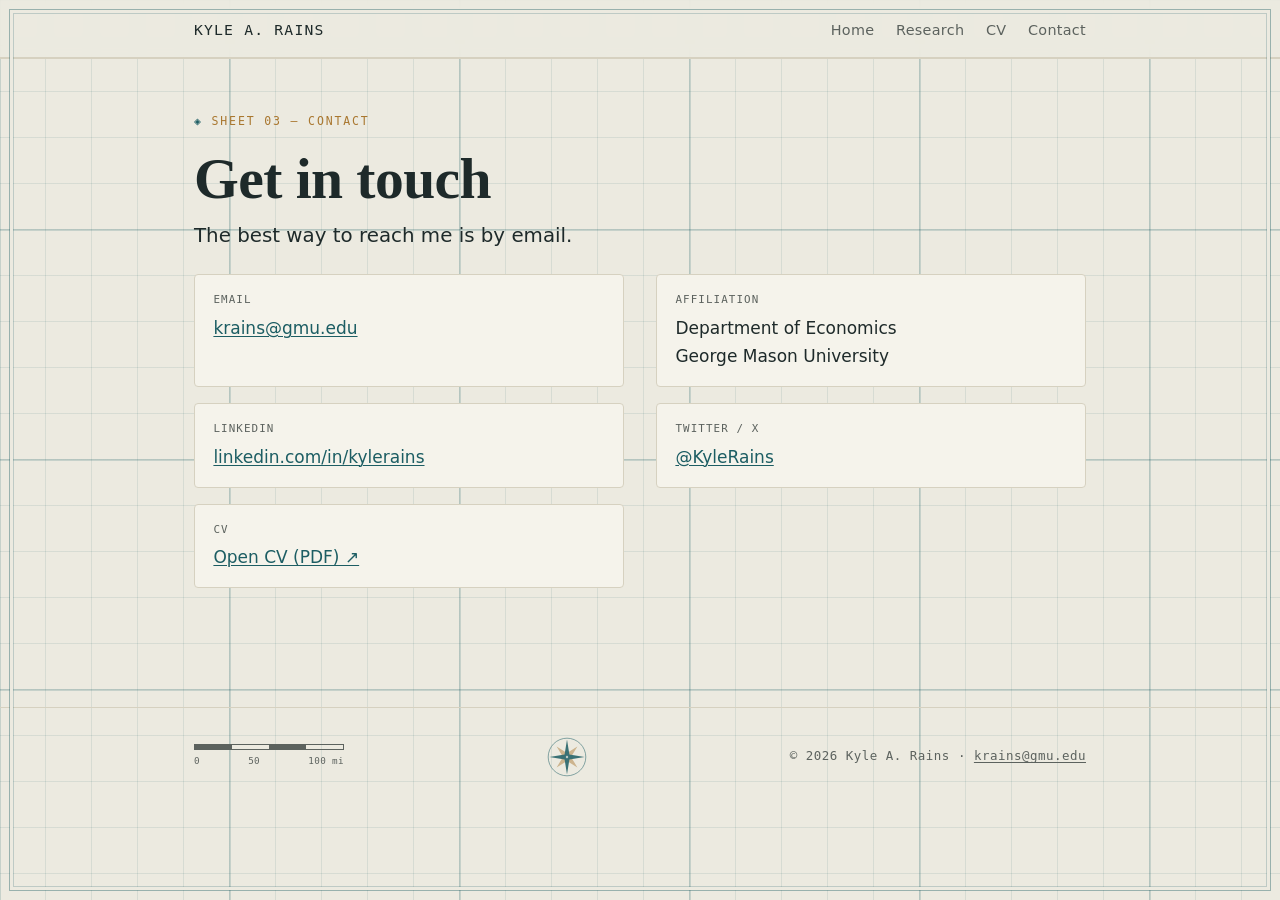
==== contact.html @ bfa91903 "Kyle A. Rains website: cartographic multi-page site with Ortelius map" ====
<!DOCTYPE html>
<html lang="en">
<head>
  <meta charset="UTF-8">
  <meta name="viewport" content="width=device-width, initial-scale=1.0">
  <title>Contact — Kyle A. Rains</title>
  <meta name="description" content="Contact information for Kyle A. Rains.">
  <link rel="stylesheet" href="/style.css">
</head>
<body>

  <header class="site-header">
    <div class="wrap">
      <nav class="nav" aria-label="Primary">
        <a class="brand" href="/">Kyle&nbsp;A.&nbsp;Rains</a>
        <ul class="nav-links">
          <li><a href="/">Home</a></li>
          <li><a href="/research">Research</a></li>
          <li><a href="/cv">CV</a></li>
          <li><a href="/contact" aria-current="page">Contact</a></li>
        </ul>
      </nav>
    </div>
  </header>

  <main>
    <div class="wrap">
      <section class="section" style="border-top:none;">
        <p class="coord">Sheet 03 — Contact</p>
        <h1>Get in touch</h1>
        <p class="lead">The best way to reach me is by email.</p>
        <div class="contact-grid">
          <div class="contact-card">
            <p class="label">Email</p>
            <p><a href="mailto:krains@gmu.edu">krains@gmu.edu</a></p>
          </div>
          <div class="contact-card">
            <p class="label">Affiliation</p>
            <p>Department of Economics<br>George Mason University</p>
          </div>
          <div class="contact-card">
            <p class="label">LinkedIn</p>
            <p><a href="https://www.linkedin.com/in/kylerains/" rel="me">linkedin.com/in/kylerains</a></p>
          </div>
          <div class="contact-card">
            <p class="label">Twitter / X</p>
            <p><a href="https://x.com/KyleRains" rel="me">@KyleRains</a></p>
          </div>
          <div class="contact-card">
            <p class="label">CV</p>
            <p><a href="/cv.pdf" target="_blank" rel="noopener">Open CV (PDF) ↗</a></p>
          </div>
        </div>
      </section>
    </div>
  </main>

  <footer class="site-footer">
    <div class="wrap">
      <div class="scalebar" aria-hidden="true">
        <div class="bar"><span></span><span></span><span></span><span></span></div>
        <div class="ticks"><span>0</span><span>50</span><span>100&nbsp;mi</span></div>
      </div>
      <svg class="rose" viewBox="0 0 100 100" role="img" aria-label="Compass rose">
        <circle cx="50" cy="50" r="47" fill="none" stroke="currentColor" stroke-width="1.5"></circle>
        <polygon points="76,24 60,50 76,76 50,60 24,76 40,50 24,24 50,40" fill="#A9772F" fill-opacity="0.55"></polygon>
        <polygon points="50,6 56,44 94,50 56,56 50,94 44,56 6,50 44,44" fill="currentColor"></polygon>
        <circle cx="50" cy="50" r="3" fill="#ECEAE0" stroke="currentColor" stroke-width="0.8"></circle>
      </svg>
      <span>© 2026 Kyle A. Rains · <a href="mailto:krains@gmu.edu">krains@gmu.edu</a></span>
    </div>
  </footer>

</body>
</html>
---- style.css ----
/* ============================================================
   Kyle A. Rains — cartographic theme
   A deliberately single, light "survey map" look:
   parchment ground, faint coordinate graticule, teal ink,
   monospace map labels. Edit colors/type in the tokens below.
   ============================================================ */

:root {
  /* palette — aged survey map */
  --paper:      #ECEAE0;   /* parchment ground              */
  --surface:    #F5F3EB;   /* raised panels                 */
  --ink:        #1E2A2A;   /* dark teal-charcoal text       */
  --muted:      #5C625E;   /* secondary text                */
  --line:       #D6D1C0;   /* contour hairlines             */
  --teal:       #1C5D63;   /* primary ink (links, headings) */
  --teal-deep:  #14464B;
  --sea:        #3E7C83;   /* lighter teal (hover)          */
  --brass:      #A9772F;   /* compass / marker accent       */
  --grid:       rgba(28, 93, 99, 0.10);   /* graticule lines */
  --grid-major: rgba(28, 93, 99, 0.18);

  --font-serif: "Iowan Old Style", "Palatino Linotype", Palatino,
                "Book Antiqua", Georgia, serif;
  --font-sans:  system-ui, -apple-system, "Segoe UI", Roboto,
                Helvetica, Arial, sans-serif;
  --font-mono:  ui-monospace, "Cascadia Code", "Cascadia Mono",
                Consolas, "SFMono-Regular", Menlo, monospace;

  --measure: 66ch;
  --radius: 4px;
}

* { box-sizing: border-box; }

html {
  -webkit-text-size-adjust: 100%;
  color-scheme: light;   /* committed single (map) theme */
  scroll-behavior: smooth;
  scroll-padding-top: 5rem;
}
@media (prefers-reduced-motion: reduce) { html { scroll-behavior: auto; } }

body {
  margin: 0;
  color: var(--ink);
  font-family: var(--font-sans);
  font-size: 1.0625rem;
  line-height: 1.65;
  -webkit-font-smoothing: antialiased;
  text-rendering: optimizeLegibility;

  /* coordinate graticule over parchment */
  background-color: var(--paper);
  background-image:
    linear-gradient(var(--grid) 1px, transparent 1px),
    linear-gradient(90deg, var(--grid) 1px, transparent 1px),
    linear-gradient(var(--grid-major) 1.5px, transparent 1.5px),
    linear-gradient(90deg, var(--grid-major) 1.5px, transparent 1.5px);
  background-size: 46px 46px, 46px 46px, 230px 230px, 230px 230px;
  background-position: -1px -1px;
}

/* map "neatline" frame around the whole page */
body::after {
  content: ""; position: fixed; inset: 9px; pointer-events: none; z-index: 40;
  border: 1px solid color-mix(in srgb, var(--teal) 40%, transparent);
  box-shadow: inset 0 0 0 3px var(--paper),
              inset 0 0 0 4px color-mix(in srgb, var(--teal) 22%, transparent);
}
@media (max-width: 640px) { body::after { inset: 5px; } }

.wrap { width: 100%; max-width: 940px; margin: 0 auto; padding: 0 1.5rem; }

/* ---- map-label helpers ---- */
.coord {
  font-family: var(--font-mono);
  text-transform: uppercase;
  letter-spacing: 0.16em;
  font-size: 0.72rem;
  color: var(--brass);
  margin: 0 0 0.9rem;
}
.coord::before { content: "◈ "; color: var(--teal); }

/* ---- header / nav ---- */
.site-header {
  position: sticky; top: 0; z-index: 20;
  background: color-mix(in srgb, var(--paper) 90%, transparent);
  backdrop-filter: saturate(140%) blur(6px);
  border-bottom: 1px solid var(--line);
  box-shadow: 0 1px 0 var(--line);   /* double neatline */
}
.nav {
  display: flex; align-items: baseline; justify-content: space-between;
  flex-wrap: wrap; gap: 0.4rem 1.25rem; padding: 0.95rem 0 0.85rem;
}
.brand {
  font-family: var(--font-mono);
  font-size: 0.92rem; letter-spacing: 0.08em; text-transform: uppercase;
  color: var(--ink); text-decoration: none; white-space: nowrap;
}
.brand:hover { color: var(--teal); }
.nav-links { display: flex; flex-wrap: wrap; gap: 0.2rem 1.35rem; list-style: none; margin: 0; padding: 0; }
.nav-links a {
  color: var(--muted); text-decoration: none; font-size: 0.9rem;
  letter-spacing: 0.02em; padding-bottom: 2px;
  border-bottom: 1.5px solid transparent; transition: color .15s, border-color .15s;
}
.nav-links a:hover { color: var(--ink); border-bottom-color: var(--brass); }

/* ---- sections ---- */
main { padding: 0 0 4rem; }
.section { padding: 3.4rem 0; border-top: 1px dashed color-mix(in srgb, var(--teal) 30%, var(--line)); }
.section:first-of-type { border-top: none; }

h1, h2, h3 { font-family: var(--font-serif); color: var(--ink); font-weight: 600; line-height: 1.14; text-wrap: balance; }
h1 { font-size: clamp(2.4rem, 6vw, 3.6rem); margin: 0 0 0.6rem; letter-spacing: -0.01em; }
h2 { font-size: 1.65rem; margin: 0 0 1.2rem; }
h3 { font-size: 1.12rem; margin: 1.6rem 0 0.3rem; }

p { max-width: var(--measure); margin: 0 0 1.05rem; }
a { color: var(--teal); text-decoration-thickness: 1px; text-underline-offset: 2px; }
a:hover { color: var(--sea); }
.lead { font-size: 1.24rem; line-height: 1.55; color: var(--ink); max-width: var(--measure); }

/* ---- hero ---- */
.hero { padding: 3rem 0 2rem; }
.hero-intro { display: grid; grid-template-columns: 1fr; gap: 2rem; align-items: center; }
@media (min-width: 760px) { .hero-intro { grid-template-columns: 1fr 250px; gap: 3rem; } }
.hero .role {
  font-family: var(--font-mono); font-size: 0.85rem; letter-spacing: 0.06em;
  color: var(--muted); margin: 0 0 1.4rem;
}
.hero .role strong { color: var(--teal); font-weight: 600; }
.fields {
  display: inline-flex; flex-wrap: wrap; gap: 0.5rem; margin: 1.6rem 0 0;
  padding: 0; list-style: none;
}
.fields li {
  font-family: var(--font-mono); font-size: 0.72rem; letter-spacing: 0.08em;
  text-transform: uppercase; color: var(--teal-deep);
  border: 1px solid color-mix(in srgb, var(--teal) 35%, var(--line));
  border-radius: 100px; padding: 0.22rem 0.7rem; background: var(--surface);
}

/* framed portrait (map inset) */
.hero-media { justify-self: end; width: 100%; max-width: 250px; }
@media (max-width: 759px) { .hero-media { justify-self: start; order: -1; max-width: 200px; } }
.portrait-frame { position: relative; }
.portrait-frame img { width: 100%; aspect-ratio: 1 / 1; object-fit: cover; display: block; border: 1px solid var(--teal); }
.portrait-frame::after { content: ""; position: absolute; inset: 5px; border: 1px solid color-mix(in srgb, var(--teal) 45%, transparent); pointer-events: none; }
.portrait-cap { font-family: var(--font-mono); font-size: 0.62rem; letter-spacing: 0.1em; text-transform: uppercase; color: var(--muted); text-align: center; margin: 0.5rem 0 0; }

/* the real map — featured banner */
.mapbanner { margin: 2.8rem 0 0; }
.mapfig { position: relative; margin: 0; padding: 8px; background: var(--surface); border: 1px solid var(--teal); }
.mapfig img { display: block; width: 100%; height: auto; border: 1px solid color-mix(in srgb, var(--teal) 40%, var(--line)); }
.mapfig figcaption {
  font-family: var(--font-mono); font-size: 0.66rem; letter-spacing: 0.08em;
  text-transform: uppercase; color: var(--muted); text-align: center; margin-top: 9px;
}
.mapfig figcaption span { color: var(--teal-deep); }

.actions { display: flex; flex-wrap: wrap; gap: 0.7rem; margin-top: 1.8rem; }
.btn {
  display: inline-flex; align-items: center; gap: 0.45rem;
  padding: 0.58rem 1.1rem; border-radius: var(--radius); font-size: 0.95rem;
  text-decoration: none; border: 1px solid var(--teal); transition: background .15s, color .15s;
}
.btn-primary { background: var(--teal); color: var(--surface); }
.btn-primary:hover { background: var(--teal-deep); color: var(--surface); }
.btn-ghost { color: var(--teal); background: transparent; }
.btn-ghost:hover { background: color-mix(in srgb, var(--teal) 10%, transparent); color: var(--teal-deep); }

/* ---- research / publication entries ---- */
.pub-list { list-style: none; margin: 0; padding: 0; }
.pub { padding: 1.15rem 0; border-top: 1px dotted var(--line); }
.pub:first-child { border-top: none; }
.pub-title { font-family: var(--font-serif); font-size: 1.1rem; margin: 0 0 0.3rem; color: var(--ink); }
.pub-meta { color: var(--muted); font-size: 0.92rem; margin: 0; }
.pub-meta em { color: var(--teal-deep); font-style: italic; }
.tag {
  display: inline-block; font-family: var(--font-mono);
  font-size: 0.66rem; letter-spacing: 0.08em; text-transform: uppercase;
  color: var(--brass); border: 1px solid color-mix(in srgb, var(--brass) 40%, var(--line));
  border-radius: 100px; padding: 0.08rem 0.55rem; margin-left: 0.5rem; vertical-align: 0.12em;
}

.subhead {
  font-family: var(--font-mono); text-transform: uppercase; letter-spacing: 0.12em;
  font-size: 0.74rem; color: var(--teal-deep); margin: 2rem 0 0.4rem; font-weight: 600;
}
.subhead:first-of-type { margin-top: 0.5rem; }

/* ---- CV rows ---- */
.cv-row {
  display: grid; grid-template-columns: 1fr; gap: 0.1rem 1.5rem;
  padding: 0.8rem 0; border-top: 1px dotted var(--line);
}
.cv-row:first-of-type { border-top: none; }
@media (min-width: 620px) { .cv-row { grid-template-columns: 1fr 11rem; } }
.cv-detail strong { font-weight: 600; }
.cv-detail span { color: var(--muted); display: block; font-size: 0.95rem; }
.cv-date {
  font-family: var(--font-mono); font-size: 0.82rem; color: var(--muted);
  font-variant-numeric: tabular-nums;
}
@media (min-width: 620px) { .cv-date { text-align: right; } }
.skills { font-family: var(--font-mono); font-size: 0.92rem; color: var(--ink); }

/* ---- contact ---- */
.contact-grid { display: grid; grid-template-columns: 1fr; gap: 1rem 2rem; margin-top: 1.4rem; }
@media (min-width: 560px) { .contact-grid { grid-template-columns: repeat(2, 1fr); } }
.contact-card { border: 1px solid var(--line); border-radius: var(--radius); padding: 1rem 1.15rem; background: var(--surface); }
.contact-card .label {
  font-family: var(--font-mono); text-transform: uppercase; letter-spacing: 0.1em;
  font-size: 0.68rem; color: var(--muted); margin: 0 0 0.3rem;
}
.contact-card a, .contact-card p { margin: 0; word-break: break-word; }

/* ---- footer ---- */
.site-footer {
  border-top: 1px solid var(--line); color: var(--muted);
  font-family: var(--font-mono); font-size: 0.78rem; letter-spacing: 0.04em;
  padding: 1.8rem 0 3rem;
}
.site-footer .wrap { display: flex; flex-wrap: wrap; gap: 0.9rem 1.5rem; justify-content: space-between; align-items: center; }
.site-footer a { color: var(--muted); }
.site-footer a:hover { color: var(--teal); }

/* map scale bar + compass motif */
.scalebar { display: flex; flex-direction: column; gap: 3px; }
.scalebar .bar { display: flex; width: 150px; height: 6px; border: 1px solid var(--muted); }
.scalebar .bar span { flex: 1; }
.scalebar .bar span:nth-child(odd) { background: var(--muted); }
.scalebar .ticks { display: flex; justify-content: space-between; width: 150px; font-size: 0.58rem; letter-spacing: 0.04em; }
.rose { width: 40px; height: 40px; color: var(--teal); opacity: 0.85; flex: none; }

/* ---- accessibility ---- */
a:focus-visible, .btn:focus-visible { outline: 2px solid var(--teal); outline-offset: 3px; border-radius: 3px; }
@media (prefers-reduced-motion: reduce) { * { transition: none !important; } }
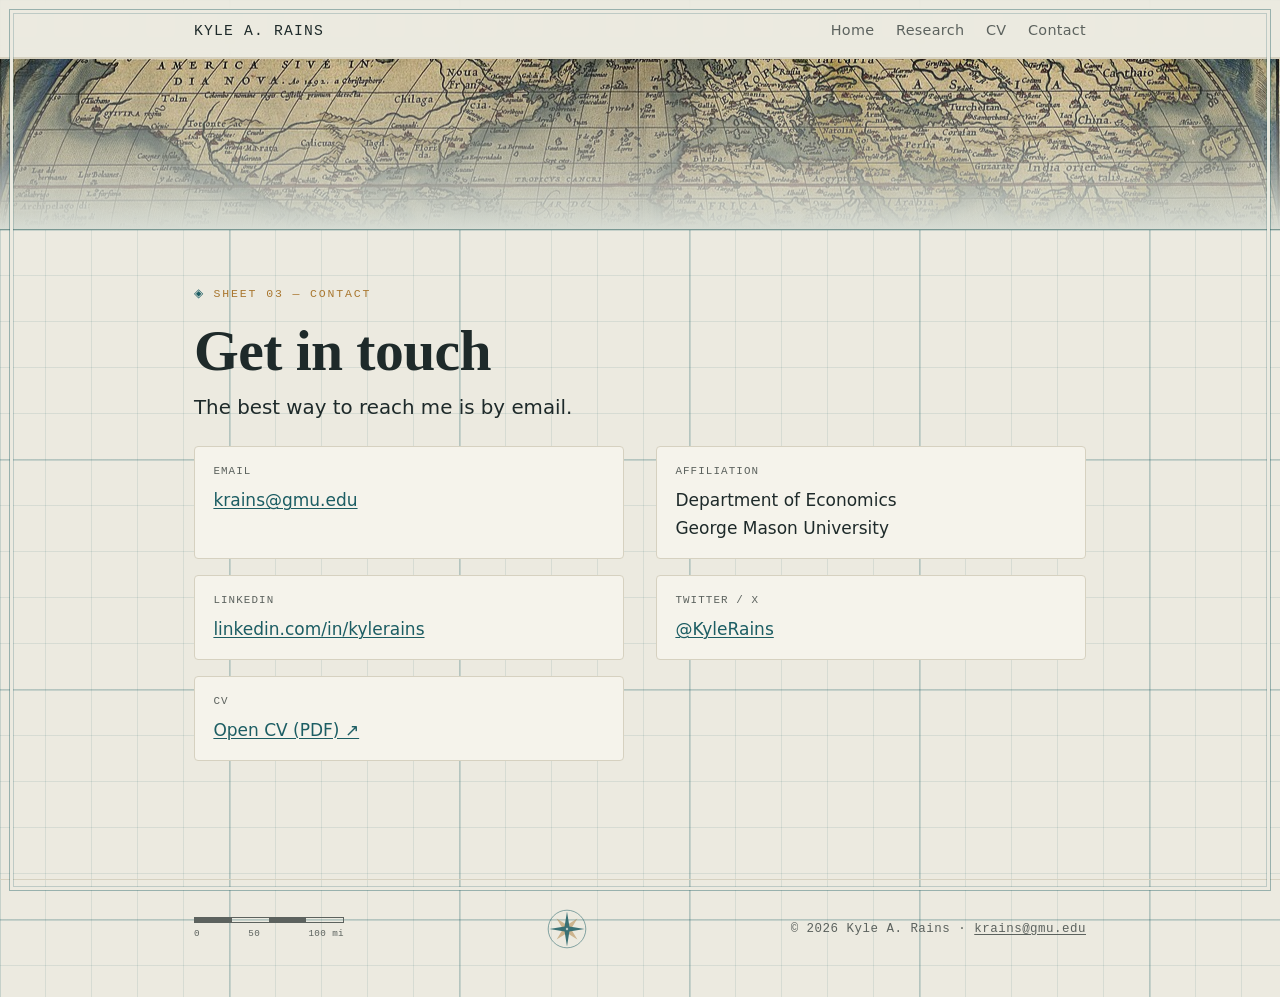
==== commit 3a4322c3: "Map as faded top strip (masthead) on every page; remove standalone map & photo caption" ====
--- a/contact.html
+++ b/contact.html
@@ -22,6 +22,8 @@
       </nav>
     </div>
   </header>
+
+  <div class="masthead" role="img" aria-label="Detail from Abraham Ortelius's 1570 world map, Typus Orbis Terrarum" title="Abraham Ortelius, Typus Orbis Terrarum (1570) · public domain"></div>
 
   <main>
     <div class="wrap">
--- a/style.css
+++ b/style.css
@@ -151,15 +151,16 @@
 .portrait-frame::after { content: ""; position: absolute; inset: 5px; border: 1px solid color-mix(in srgb, var(--teal) 45%, transparent); pointer-events: none; }
 .portrait-cap { font-family: var(--font-mono); font-size: 0.62rem; letter-spacing: 0.1em; text-transform: uppercase; color: var(--muted); text-align: center; margin: 0.5rem 0 0; }
 
-/* the real map — featured banner */
-.mapbanner { margin: 2.8rem 0 0; }
-.mapfig { position: relative; margin: 0; padding: 8px; background: var(--surface); border: 1px solid var(--teal); }
-.mapfig img { display: block; width: 100%; height: auto; border: 1px solid color-mix(in srgb, var(--teal) 40%, var(--line)); }
-.mapfig figcaption {
-  font-family: var(--font-mono); font-size: 0.66rem; letter-spacing: 0.08em;
-  text-transform: uppercase; color: var(--muted); text-align: center; margin-top: 9px;
-}
-.mapfig figcaption span { color: var(--teal-deep); }
+/* the real map — a faded strip across the top of every page */
+.masthead {
+  height: 172px;
+  background:
+    linear-gradient(color-mix(in srgb, var(--teal) 10%, transparent), color-mix(in srgb, var(--teal) 10%, transparent)),
+    linear-gradient(to bottom, transparent 0%, color-mix(in srgb, var(--paper) 45%, transparent) 55%, var(--paper) 100%),
+    var(--masthead-img, url("/map.jpg")) center 32% / cover no-repeat;
+  border-bottom: 1px solid color-mix(in srgb, var(--teal) 50%, var(--line));
+}
+@media (max-width: 640px) { .masthead { height: 108px; } }
 
 .actions { display: flex; flex-wrap: wrap; gap: 0.7rem; margin-top: 1.8rem; }
 .btn {
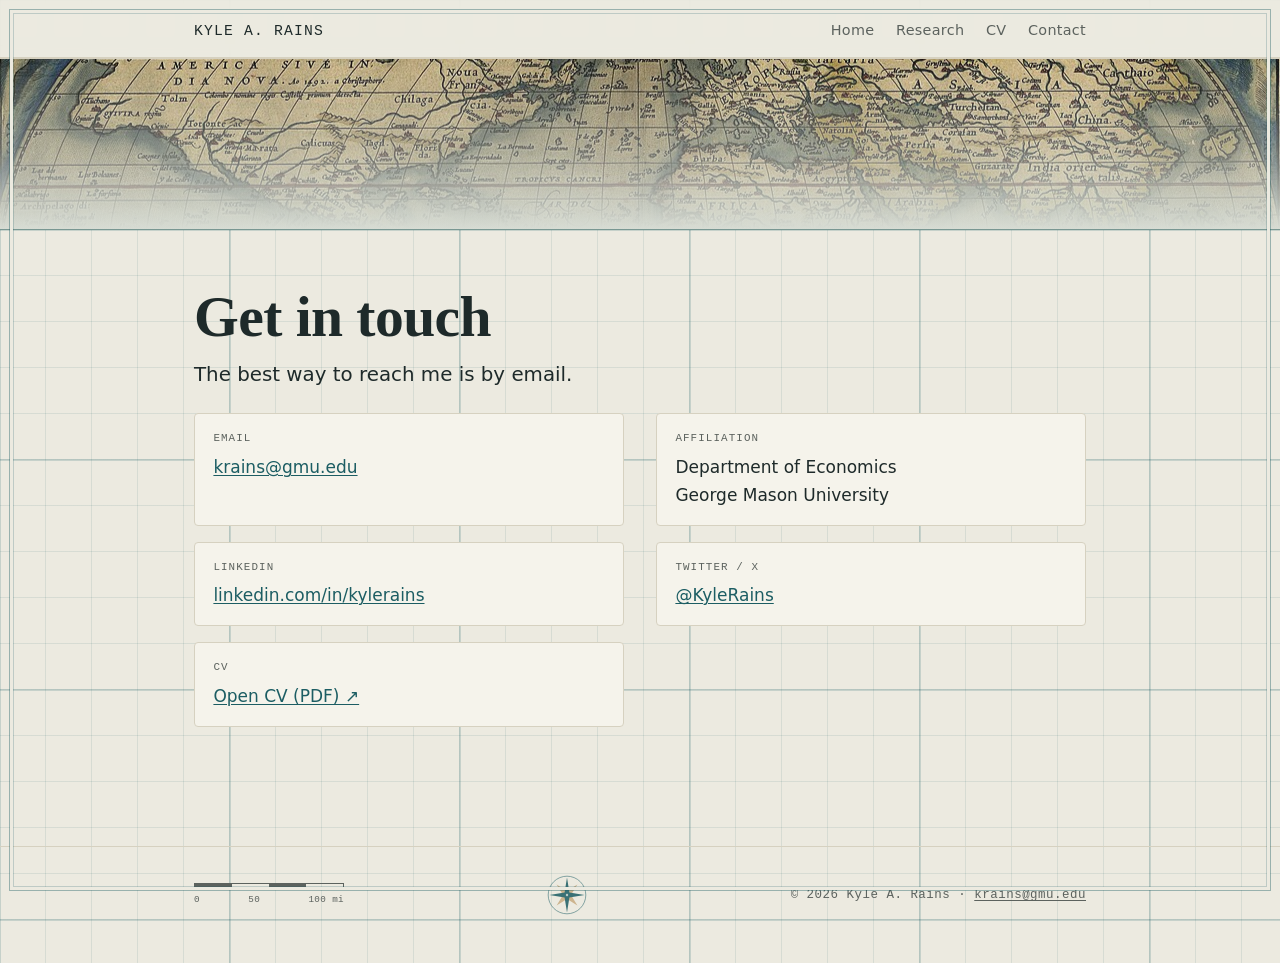
==== commit 4f3266d5: "Remove 'Sheet 01/02/03' labels from Research, CV, Contact" ====
--- a/contact.html
+++ b/contact.html
@@ -28,7 +28,6 @@
   <main>
     <div class="wrap">
       <section class="section" style="border-top:none;">
-        <p class="coord">Sheet 03 — Contact</p>
         <h1>Get in touch</h1>
         <p class="lead">The best way to reach me is by email.</p>
         <div class="contact-grid">
